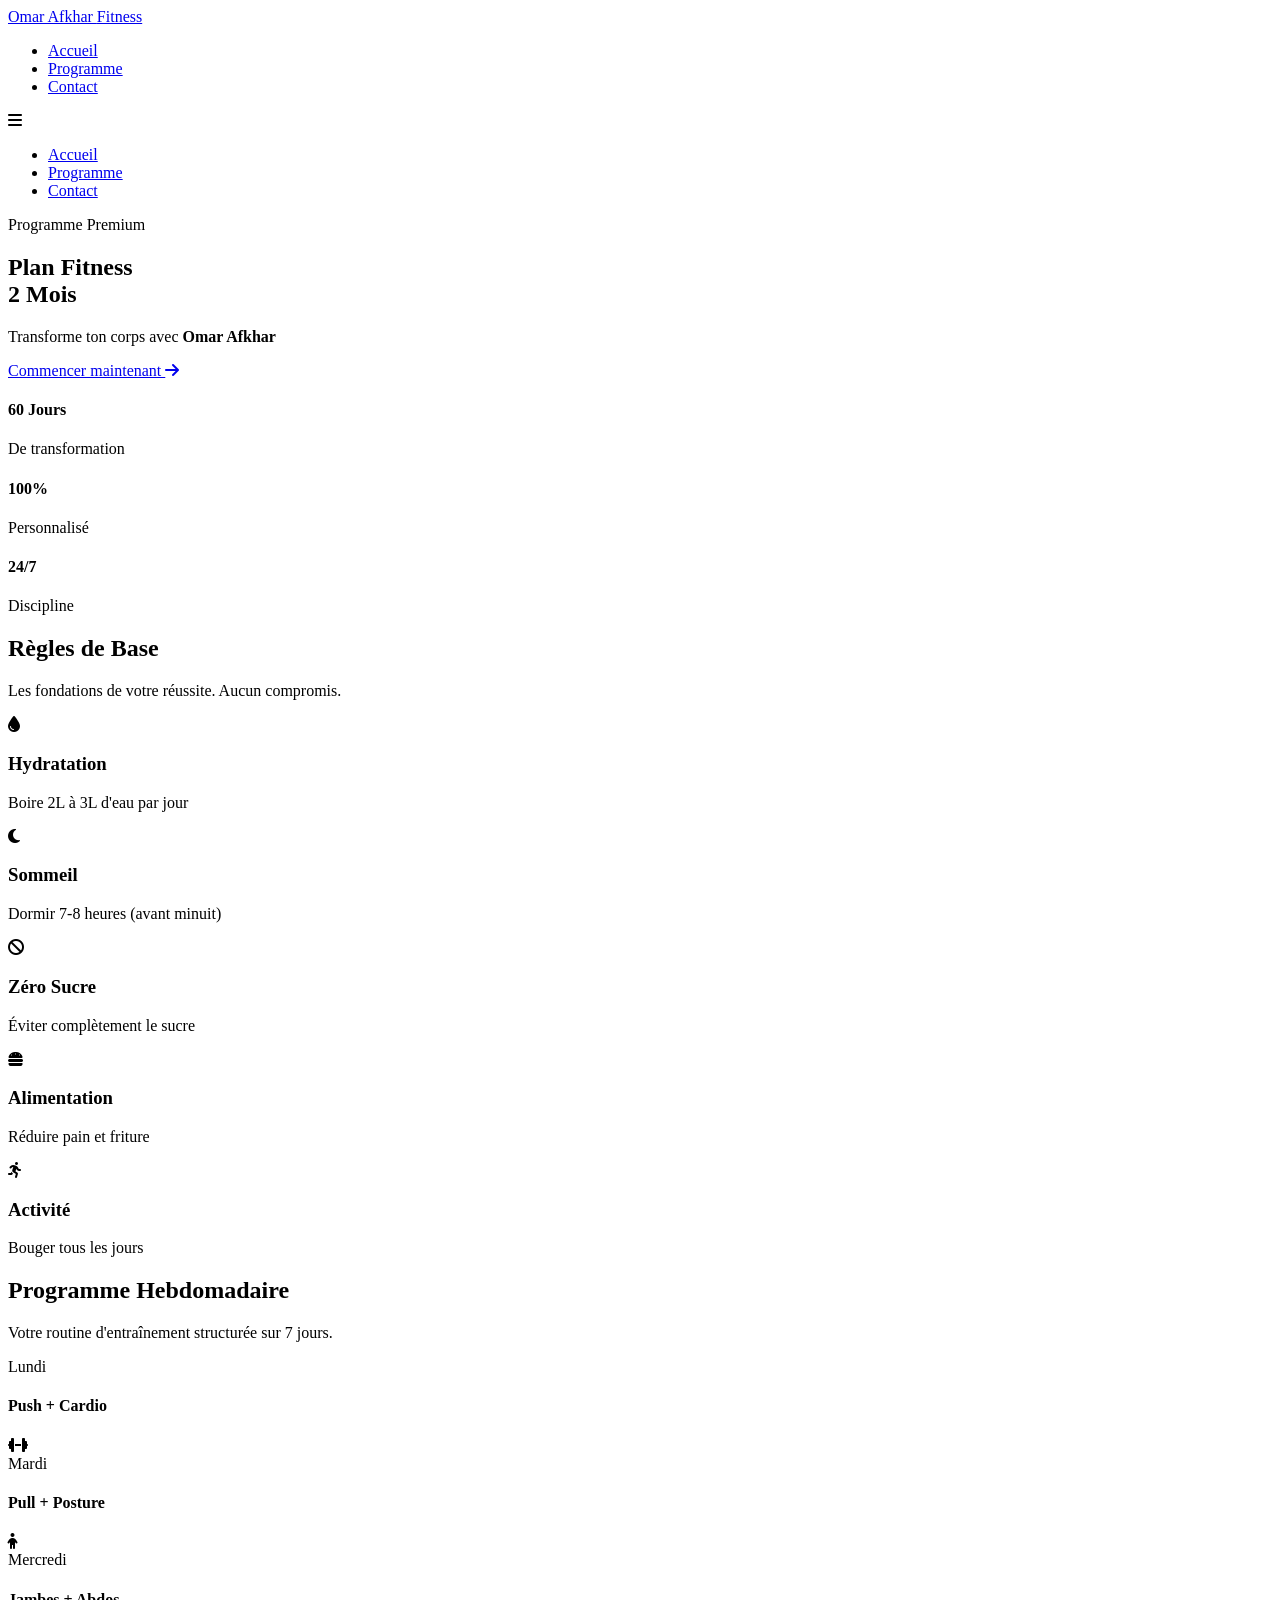
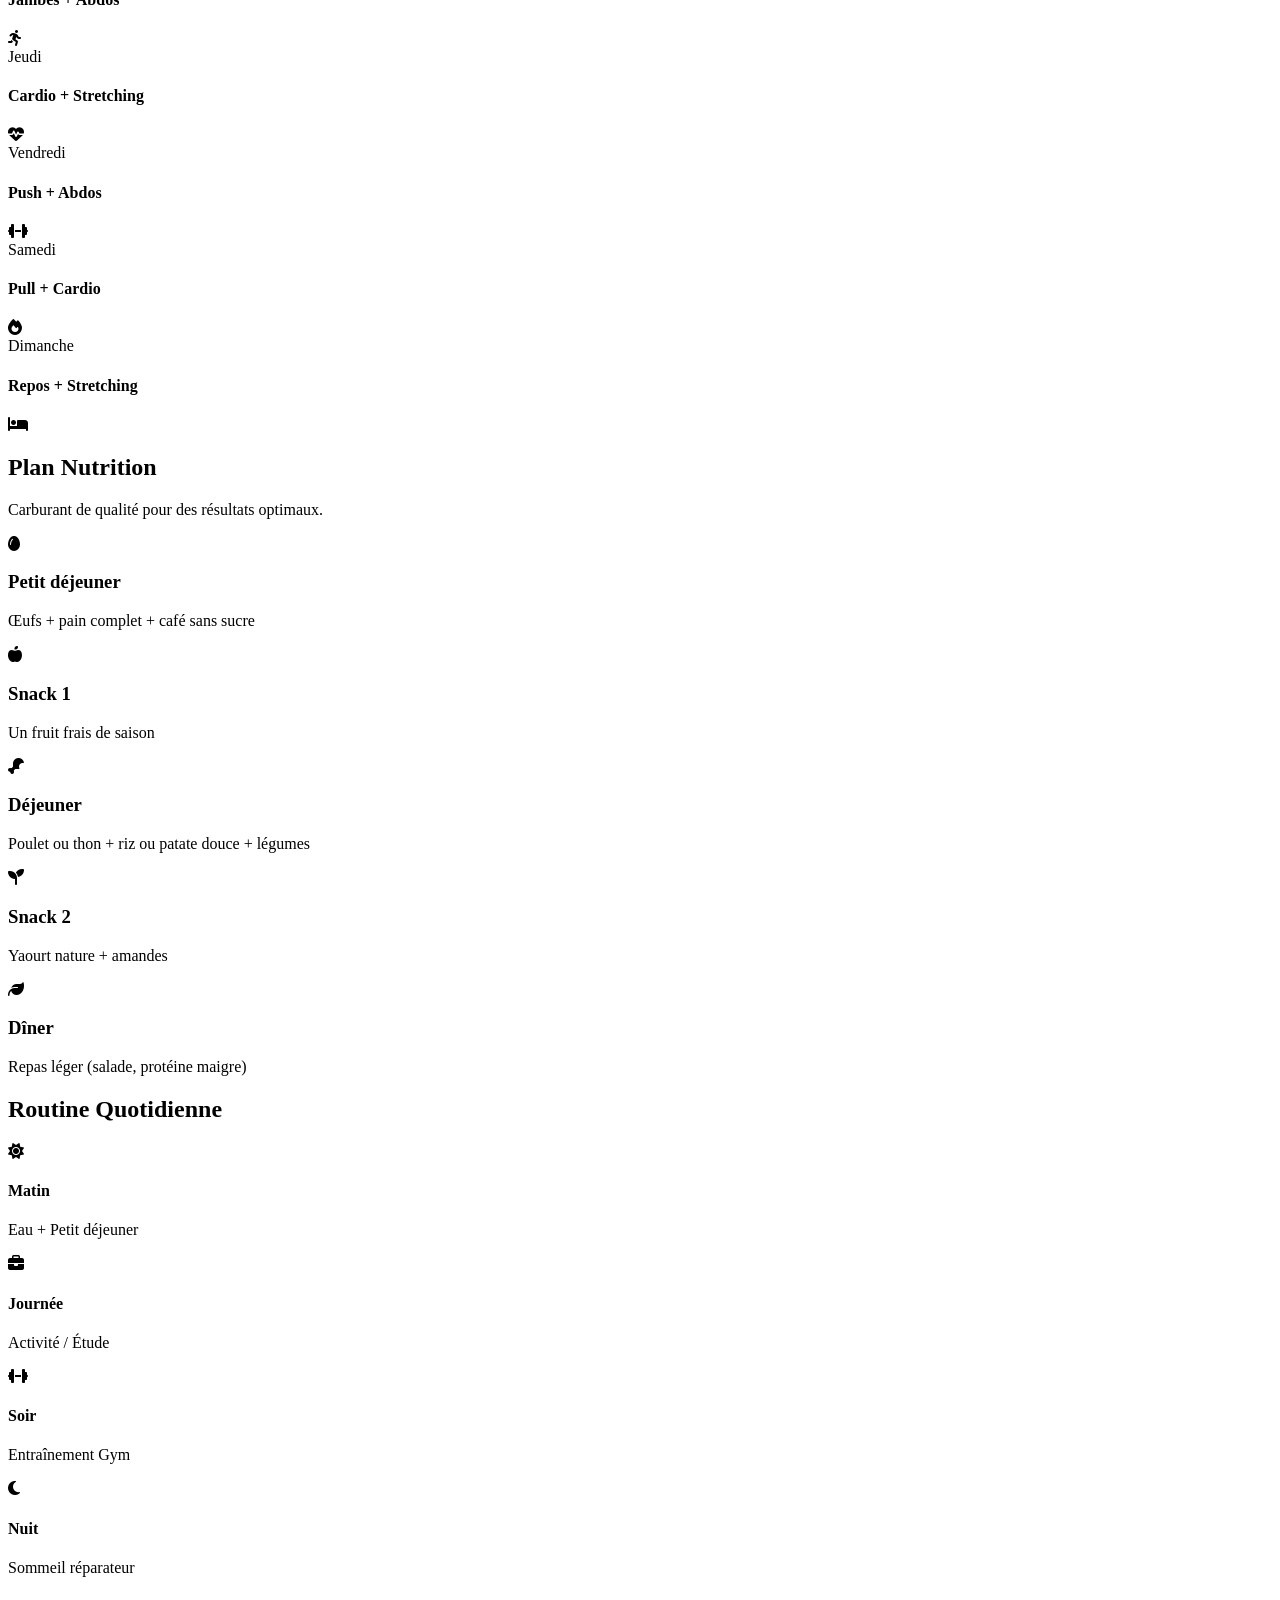
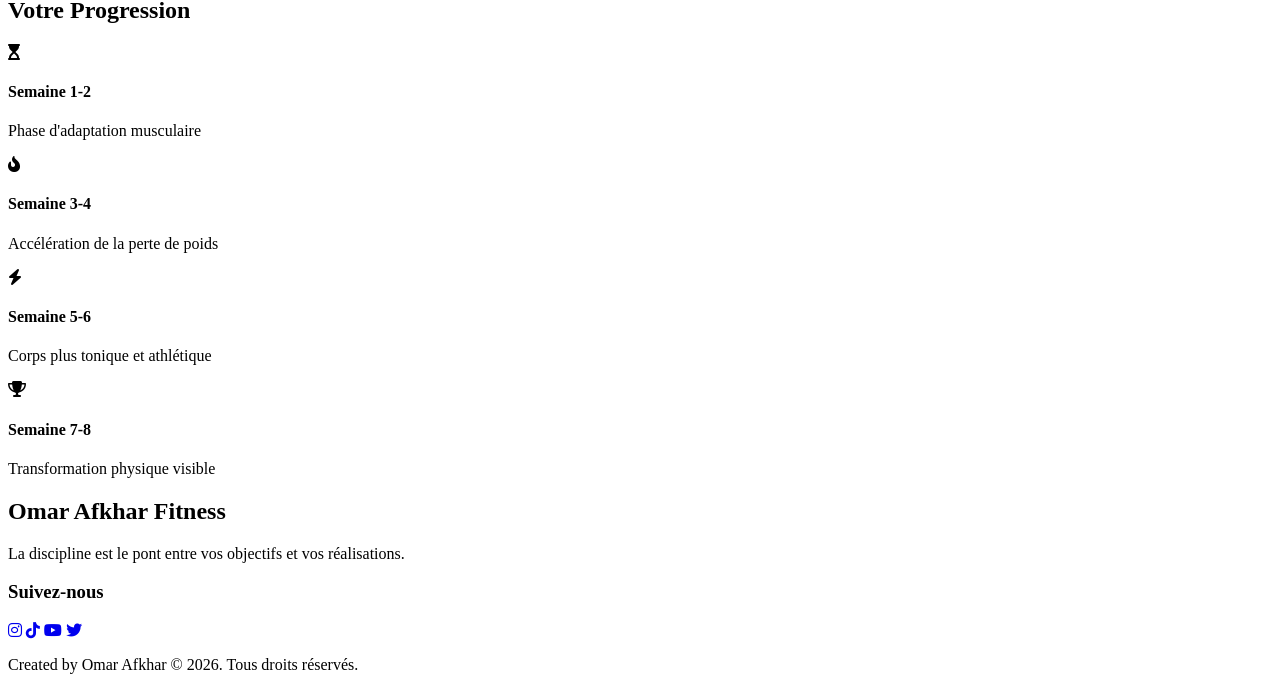
==== index.html @ 0ba1f6b9 "Add files via upload" ====
<!DOCTYPE html>
<html lang="fr">
<head>
    <meta charset="UTF-8">
    <meta name="viewport" content="width=device-width, initial-scale=1.0">
    <title>Omar Afkhar Fitness | Programme 2 Mois</title>
    <!-- Google Fonts -->
    <link rel="preconnect" href="https://fonts.googleapis.com">
    <link rel="preconnect" href="https://fonts.gstatic.com" crossorigin>
    <link href="https://fonts.googleapis.com/css2?family=Inter:wght@300;400;500;600;700;800&display=swap" rel="stylesheet">
    <!-- Font Awesome -->
    <link rel="stylesheet" href="https://cdnjs.cloudflare.com/ajax/libs/font-awesome/6.4.0/css/all.min.css">
    <!-- Custom CSS -->
    <link rel="stylesheet" href="css/style.css">
</head>
<body>

    <!-- Header -->
    <header class="header">
        <div class="container header-content">
            <a href="#" class="logo">Omar Afkhar <span>Fitness</span></a>
            <nav class="navbar">
                <ul class="nav-links">
                    <li><a href="#accueil" class="active">Accueil</a></li>
                    <li><a href="#programme">Programme</a></li>
                    <li><a href="#contact">Contact</a></li>
                </ul>
                <div class="hamburger">
                    <i class="fas fa-bars"></i>
                </div>
            </nav>
        </div>
    </header>

    <!-- Mobile Menu -->
    <div class="mobile-menu">
        <ul class="mobile-nav-links">
            <li><a href="#accueil" class="mobile-link">Accueil</a></li>
            <li><a href="#programme" class="mobile-link">Programme</a></li>
            <li><a href="#contact" class="mobile-link">Contact</a></li>
        </ul>
    </div>

    <!-- Hero Section -->
    <section id="accueil" class="hero">
        <div class="hero-overlay"></div>
        <div class="container hero-content scroll-reveal">
            <div class="badge">Programme Premium</div>
            <h1 class="title">Plan Fitness<br><span>2 Mois</span></h1>
            <p class="subtitle">Transforme ton corps avec <strong>Omar Afkhar</strong></p>
            <div class="hero-buttons">
                <a href="#programme" class="btn btn-primary">Commencer maintenant <i class="fas fa-arrow-right"></i></a>
            </div>
            <div class="hero-stats">
                <div class="stat">
                    <h4>60 Jours</h4>
                    <p>De transformation</p>
                </div>
                <div class="stat-divider"></div>
                <div class="stat">
                    <h4>100%</h4>
                    <p>Personnalisé</p>
                </div>
                <div class="stat-divider"></div>
                <div class="stat">
                    <h4>24/7</h4>
                    <p>Discipline</p>
                </div>
            </div>
        </div>
    </section>

    <!-- Règles de base -->
    <section class="section rules-section bg-dark">
        <div class="container">
            <div class="section-header scroll-reveal">
                <h2>Règles de <span>Base</span></h2>
                <div class="divider"></div>
                <p class="section-desc">Les fondations de votre réussite. Aucun compromis.</p>
            </div>
            <div class="cards-grid">
                <div class="card scroll-reveal">
                    <div class="card-icon"><i class="fas fa-tint"></i></div>
                    <h3>Hydratation</h3>
                    <p>Boire 2L à 3L d'eau par jour</p>
                </div>
                <div class="card scroll-reveal delay-1">
                    <div class="card-icon"><i class="fas fa-moon"></i></div>
                    <h3>Sommeil</h3>
                    <p>Dormir 7-8 heures (avant minuit)</p>
                </div>
                <div class="card scroll-reveal delay-2">
                    <div class="card-icon"><i class="fas fa-ban"></i></div>
                    <h3>Zéro Sucre</h3>
                    <p>Éviter complètement le sucre</p>
                </div>
                <div class="card scroll-reveal delay-3">
                    <div class="card-icon"><i class="fas fa-hamburger"></i></div>
                    <h3>Alimentation</h3>
                    <p>Réduire pain et friture</p>
                </div>
                <div class="card scroll-reveal delay-4">
                    <div class="card-icon"><i class="fas fa-running"></i></div>
                    <h3>Activité</h3>
                    <p>Bouger tous les jours</p>
                </div>
            </div>
        </div>
    </section>

    <!-- Programme Hebdomadaire -->
    <section id="programme" class="section program-section bg-black">
        <div class="container">
            <div class="section-header scroll-reveal">
                <h2>Programme <span>Hebdomadaire</span></h2>
                <div class="divider"></div>
                <p class="section-desc">Votre routine d'entraînement structurée sur 7 jours.</p>
            </div>
            <div class="program-grid">
                <div class="program-item scroll-reveal">
                    <div class="day">Lundi</div>
                    <div class="workout">
                        <h4>Push + Cardio</h4>
                        <i class="fas fa-dumbbell"></i>
                    </div>
                </div>
                <div class="program-item scroll-reveal delay-1">
                    <div class="day">Mardi</div>
                    <div class="workout">
                        <h4>Pull + Posture</h4>
                        <i class="fas fa-child"></i>
                    </div>
                </div>
                <div class="program-item scroll-reveal delay-2">
                    <div class="day">Mercredi</div>
                    <div class="workout">
                        <h4>Jambes + Abdos</h4>
                        <i class="fas fa-running"></i>
                    </div>
                </div>
                <div class="program-item scroll-reveal delay-3">
                    <div class="day">Jeudi</div>
                    <div class="workout">
                        <h4>Cardio + Stretching</h4>
                        <i class="fas fa-heartbeat"></i>
                    </div>
                </div>
                <div class="program-item scroll-reveal delay-1">
                    <div class="day">Vendredi</div>
                    <div class="workout">
                        <h4>Push + Abdos</h4>
                        <i class="fas fa-dumbbell"></i>
                    </div>
                </div>
                <div class="program-item scroll-reveal delay-2">
                    <div class="day">Samedi</div>
                    <div class="workout">
                        <h4>Pull + Cardio</h4>
                        <i class="fas fa-fire"></i>
                    </div>
                </div>
                <div class="program-item scroll-reveal delay-3 rest-day">
                    <div class="day">Dimanche</div>
                    <div class="workout">
                        <h4>Repos + Stretching</h4>
                        <i class="fas fa-bed"></i>
                    </div>
                </div>
            </div>
        </div>
    </section>

    <!-- Nutrition -->
    <section class="section nutrition-section bg-dark">
        <div class="container">
            <div class="section-header scroll-reveal">
                <h2>Plan <span>Nutrition</span></h2>
                <div class="divider"></div>
                <p class="section-desc">Carburant de qualité pour des résultats optimaux.</p>
            </div>
            <div class="nutrition-cards">
                <div class="nutri-card scroll-reveal">
                    <div class="nutri-icon"><i class="fas fa-egg"></i></div>
                    <div class="nutri-content">
                        <h3>Petit déjeuner</h3>
                        <p>Œufs + pain complet + café sans sucre</p>
                    </div>
                </div>
                <div class="nutri-card scroll-reveal delay-1">
                    <div class="nutri-icon"><i class="fas fa-apple-alt"></i></div>
                    <div class="nutri-content">
                        <h3>Snack 1</h3>
                        <p>Un fruit frais de saison</p>
                    </div>
                </div>
                <div class="nutri-card scroll-reveal delay-2">
                    <div class="nutri-icon"><i class="fas fa-drumstick-bite"></i></div>
                    <div class="nutri-content">
                        <h3>Déjeuner</h3>
                        <p>Poulet ou thon + riz ou patate douce + légumes</p>
                    </div>
                </div>
                <div class="nutri-card scroll-reveal delay-1">
                    <div class="nutri-icon"><i class="fas fa-seedling"></i></div>
                    <div class="nutri-content">
                        <h3>Snack 2</h3>
                        <p>Yaourt nature + amandes</p>
                    </div>
                </div>
                <div class="nutri-card scroll-reveal delay-2">
                    <div class="nutri-icon"><i class="fas fa-leaf"></i></div>
                    <div class="nutri-content">
                        <h3>Dîner</h3>
                        <p>Repas léger (salade, protéine maigre)</p>
                    </div>
                </div>
            </div>
        </div>
    </section>

    <!-- Routine Quotidienne & Progression -->
    <section class="section mixed-section bg-black">
        <div class="container dual-col">
            
            <!-- Routine -->
            <div class="routine-container">
                <div class="section-header scroll-reveal left-align">
                    <h2>Routine <span>Quotidienne</span></h2>
                    <div class="divider"></div>
                </div>
                <div class="timeline scroll-reveal">
                    <div class="timeline-item">
                        <div class="timeline-icon"><i class="fas fa-sun"></i></div>
                        <div class="timeline-content">
                            <h4>Matin</h4>
                            <p>Eau + Petit déjeuner</p>
                        </div>
                    </div>
                    <div class="timeline-item">
                        <div class="timeline-icon"><i class="fas fa-briefcase"></i></div>
                        <div class="timeline-content">
                            <h4>Journée</h4>
                            <p>Activité / Étude</p>
                        </div>
                    </div>
                    <div class="timeline-item">
                        <div class="timeline-icon"><i class="fas fa-dumbbell"></i></div>
                        <div class="timeline-content">
                            <h4>Soir</h4>
                            <p>Entraînement Gym</p>
                        </div>
                    </div>
                    <div class="timeline-item">
                        <div class="timeline-icon"><i class="fas fa-moon"></i></div>
                        <div class="timeline-content">
                            <h4>Nuit</h4>
                            <p>Sommeil réparateur</p>
                        </div>
                    </div>
                </div>
            </div>

            <!-- Progression -->
            <div class="progression-container">
                <div class="section-header scroll-reveal left-align delay-1">
                    <h2>Votre <span>Progression</span></h2>
                    <div class="divider"></div>
                </div>
                <div class="timeline scroll-reveal delay-1">
                    <div class="timeline-item accent">
                        <div class="timeline-icon"><i class="fas fa-hourglass-start"></i></div>
                        <div class="timeline-content">
                            <h4>Semaine 1-2</h4>
                            <p>Phase d'adaptation musculaire</p>
                        </div>
                    </div>
                    <div class="timeline-item accent">
                        <div class="timeline-icon"><i class="fas fa-fire-alt"></i></div>
                        <div class="timeline-content">
                            <h4>Semaine 3-4</h4>
                            <p>Accélération de la perte de poids</p>
                        </div>
                    </div>
                    <div class="timeline-item accent">
                        <div class="timeline-icon"><i class="fas fa-bolt"></i></div>
                        <div class="timeline-content">
                            <h4>Semaine 5-6</h4>
                            <p>Corps plus tonique et athlétique</p>
                        </div>
                    </div>
                    <div class="timeline-item accent">
                        <div class="timeline-icon"><i class="fas fa-trophy"></i></div>
                        <div class="timeline-content">
                            <h4>Semaine 7-8</h4>
                            <p>Transformation physique visible</p>
                        </div>
                    </div>
                </div>
            </div>

        </div>
    </section>

    <!-- Footer -->
    <footer id="contact" class="footer">
        <div class="container footer-content">
            <div class="footer-top scroll-reveal">
                <div class="footer-brand">
                    <h2>Omar Afkhar <span>Fitness</span></h2>
                    <p>La discipline est le pont entre vos objectifs et vos réalisations.</p>
                </div>
                <div class="footer-social">
                    <h3>Suivez-nous</h3>
                    <div class="social-links">
                        <a href="#" class="social-icon"><i class="fab fa-instagram"></i></a>
                        <a href="#" class="social-icon"><i class="fab fa-tiktok"></i></a>
                        <a href="#" class="social-icon"><i class="fab fa-youtube"></i></a>
                        <a href="#" class="social-icon"><i class="fab fa-twitter"></i></a>
                    </div>
                </div>
            </div>
            <div class="footer-divider"></div>
            <div class="footer-bottom scroll-reveal delay-1">
                <p class="copyright">Created by <span>Omar Afkhar</span> &copy; 2026. Tous droits réservés.</p>
            </div>
        </div>
    </footer>

    <!-- Scripts -->
    <script src="js/script.js"></script>
</body>
</html>
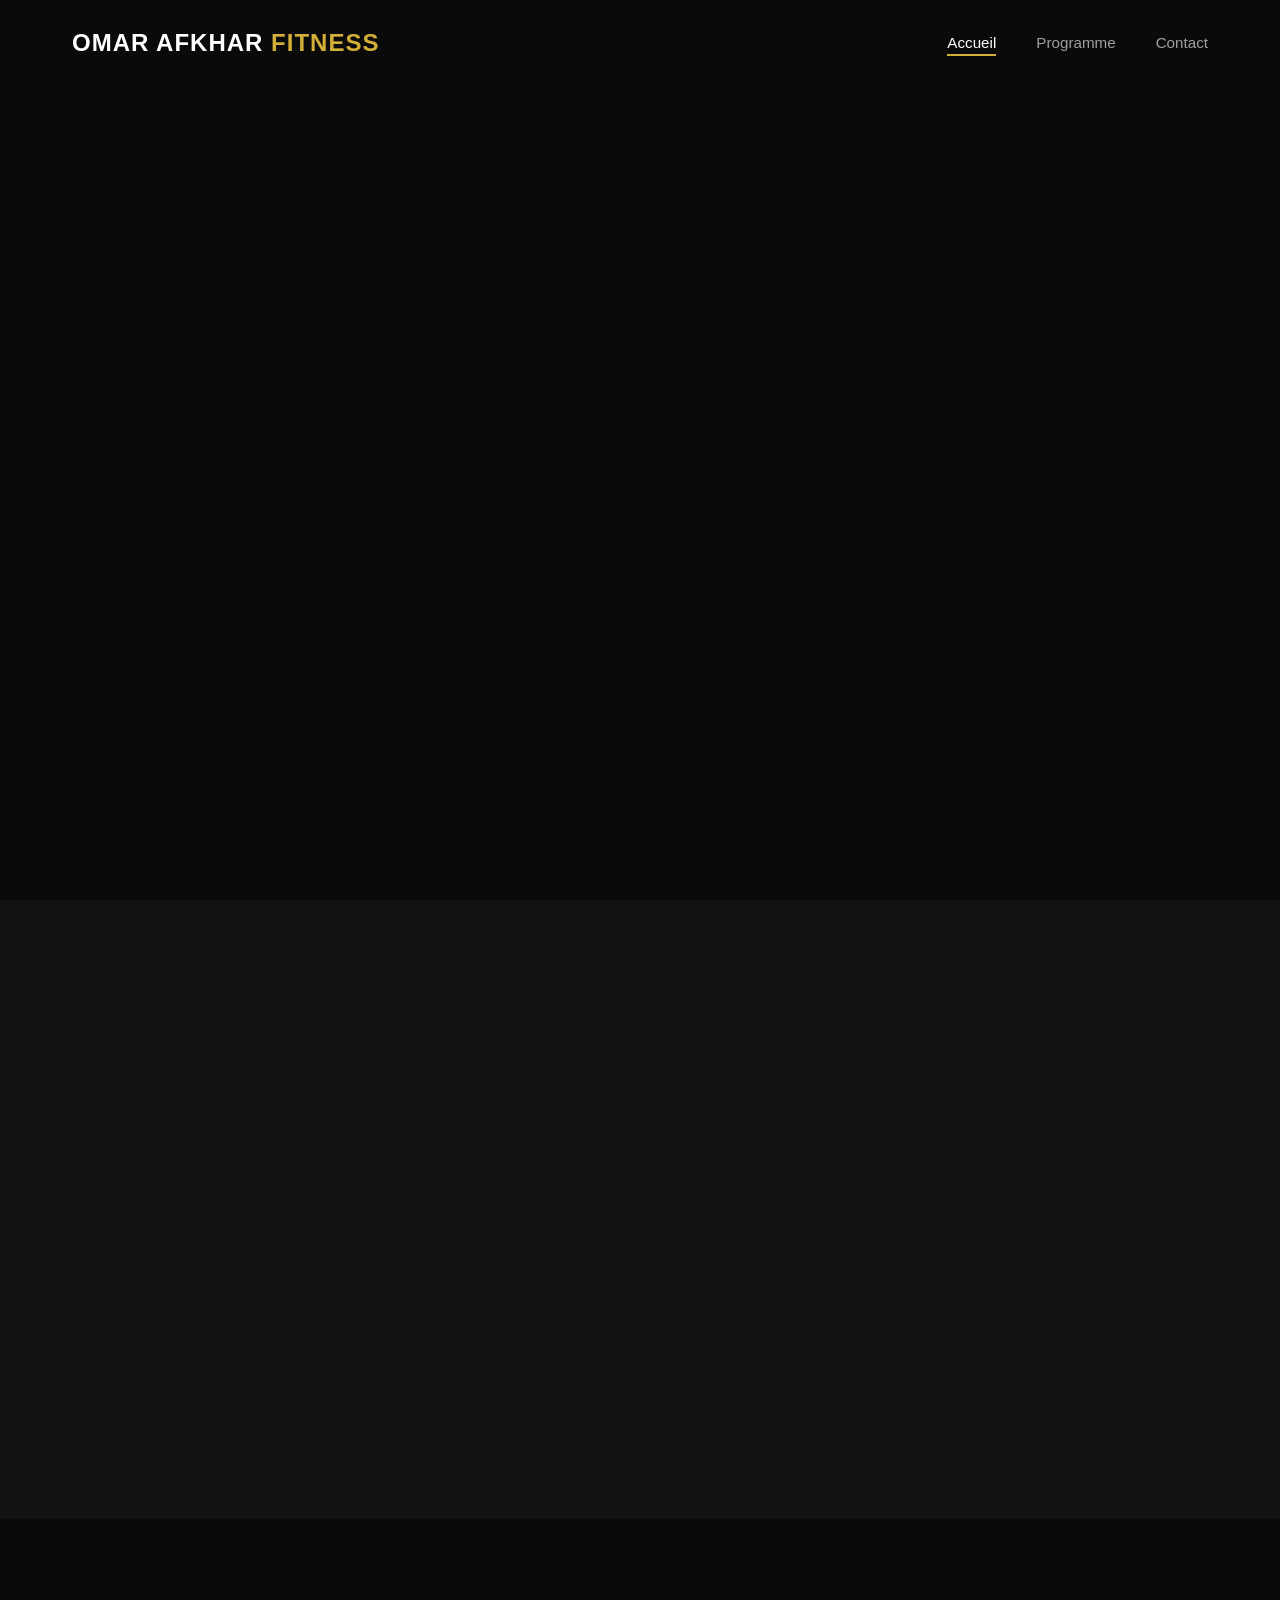
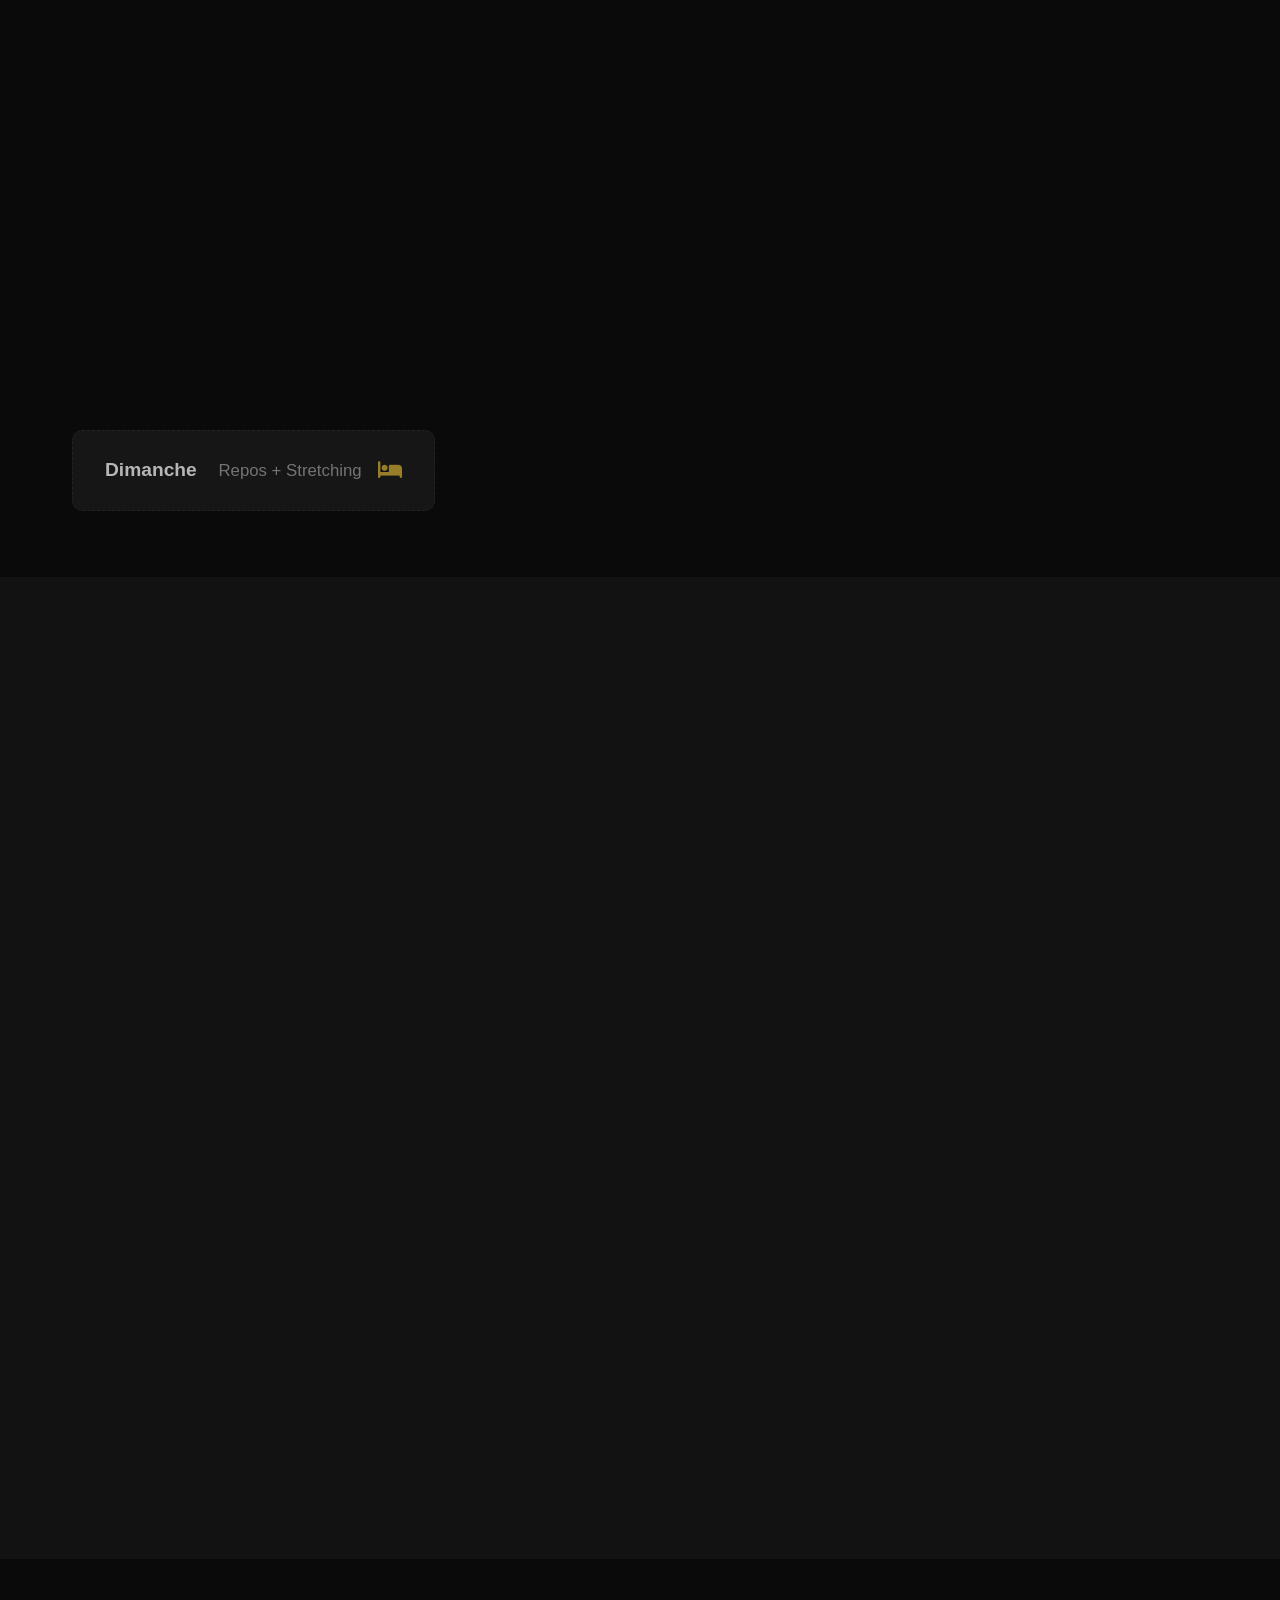
==== commit cd6151a5: "Update index.html" ====
--- a/index.html
+++ b/index.html
@@ -12,6 +12,789 @@
     <link rel="stylesheet" href="https://cdnjs.cloudflare.com/ajax/libs/font-awesome/6.4.0/css/all.min.css">
     <!-- Custom CSS -->
     <link rel="stylesheet" href="css/style.css">
+    <style>
+    /* =========================================
+   VARIABLES & GLOBALS
+   ========================================= */
+:root {
+    --bg-main: #0a0a0a;
+    --bg-dark: #121212;
+    --bg-card: #1c1c1c;
+    --accent: #d4af37; /* Premium Gold */
+    --accent-hover: #f3c93f;
+    --accent-glow: rgba(212, 175, 55, 0.4);
+    
+    --text-primary: #ffffff;
+    --text-secondary: #a0a0a0;
+    
+    --border: rgba(255, 255, 255, 0.08);
+    --border-accent: rgba(212, 175, 55, 0.2);
+    
+    --font-main: 'Inter', sans-serif;
+    
+    --transition-fast: 0.2s ease;
+    --transition-normal: 0.3s cubic-bezier(0.25, 0.8, 0.25, 1);
+    --transition-slow: 0.5s cubic-bezier(0.25, 0.8, 0.25, 1);
+}
+
+* {
+    margin: 0;
+    padding: 0;
+    box-sizing: border-box;
+}
+
+html {
+    scroll-behavior: smooth;
+}
+
+body {
+    font-family: var(--font-main);
+    background-color: var(--bg-main);
+    color: var(--text-primary);
+    line-height: 1.6;
+    overflow-x: hidden;
+}
+
+a {
+    text-decoration: none;
+    color: inherit;
+}
+
+ul {
+    list-style: none;
+}
+
+img {
+    max-width: 100%;
+    height: auto;
+}
+
+/* =========================================
+   TYPOGRAPHY
+   ========================================= */
+h1, h2, h3, h4, h5, h6 {
+    font-weight: 700;
+    line-height: 1.2;
+}
+
+span {
+    color: var(--accent);
+}
+
+.container {
+    width: 100%;
+    max-width: 1200px;
+    margin: 0 auto;
+    padding: 0 2rem;
+}
+
+.bg-dark { background-color: var(--bg-dark); }
+.bg-black { background-color: var(--bg-main); }
+
+.section {
+    padding: 6rem 0;
+}
+
+.section-header {
+    text-align: center;
+    margin-bottom: 4rem;
+}
+
+.section-header h2 {
+    font-size: 2.5rem;
+    text-transform: uppercase;
+    letter-spacing: 2px;
+}
+
+.section-header .divider {
+    height: 4px;
+    width: 60px;
+    background: var(--accent);
+    margin: 1rem auto;
+    border-radius: 2px;
+}
+
+.section-header .section-desc {
+    color: var(--text-secondary);
+    font-size: 1.1rem;
+    max-width: 600px;
+    margin: 0 auto;
+}
+
+.left-align {
+    text-align: left;
+}
+
+.left-align .divider {
+    margin-left: 0;
+}
+
+/* =========================================
+   BUTTONS
+   ========================================= */
+.btn {
+    display: inline-flex;
+    align-items: center;
+    justify-content: center;
+    gap: 0.5rem;
+    padding: 1rem 2rem;
+    font-size: 1rem;
+    font-weight: 600;
+    border-radius: 50px;
+    transition: var(--transition-normal);
+    cursor: pointer;
+    border: none;
+    text-transform: uppercase;
+    letter-spacing: 1px;
+}
+
+.btn-primary {
+    background-color: var(--accent);
+    color: var(--bg-main);
+    box-shadow: 0 4px 15px var(--accent-glow);
+}
+
+.btn-primary:hover {
+    background-color: var(--accent-hover);
+    transform: translateY(-3px);
+    box-shadow: 0 8px 25px var(--accent-glow);
+}
+
+/* =========================================
+   HEADER & NAV
+   ========================================= */
+.header {
+    position: fixed;
+    top: 0;
+    left: 0;
+    width: 100%;
+    z-index: 1000;
+    padding: 1.5rem 0;
+    transition: var(--transition-normal);
+    backdrop-filter: blur(10px);
+    -webkit-backdrop-filter: blur(10px);
+    background: rgba(10, 10, 10, 0.7);
+    border-bottom: 1px solid transparent;
+}
+
+.header.scrolled {
+    padding: 1rem 0;
+    background: rgba(18, 18, 18, 0.95);
+    border-bottom: 1px solid var(--border);
+    box-shadow: 0 4px 30px rgba(0, 0, 0, 0.5);
+}
+
+.header-content {
+    display: flex;
+    justify-content: space-between;
+    align-items: center;
+}
+
+.logo {
+    font-size: 1.5rem;
+    font-weight: 800;
+    text-transform: uppercase;
+    letter-spacing: 1px;
+}
+
+.nav-links {
+    display: flex;
+    gap: 2.5rem;
+}
+
+.nav-links a {
+    font-size: 0.95rem;
+    font-weight: 500;
+    color: var(--text-secondary);
+    transition: var(--transition-fast);
+    position: relative;
+}
+
+.nav-links a::after {
+    content: '';
+    position: absolute;
+    bottom: -5px;
+    left: 0;
+    width: 0%;
+    height: 2px;
+    background-color: var(--accent);
+    transition: var(--transition-normal);
+}
+
+.nav-links a:hover, .nav-links a.active {
+    color: var(--text-primary);
+}
+
+.nav-links a:hover::after, .nav-links a.active::after {
+    width: 100%;
+}
+
+.hamburger {
+    display: none;
+    font-size: 1.5rem;
+    cursor: pointer;
+    color: var(--text-primary);
+}
+
+/* Mobile Menu */
+.mobile-menu {
+    position: fixed;
+    top: 0;
+    left: 0;
+    width: 100%;
+    height: 100vh;
+    background: var(--bg-dark);
+    z-index: 999;
+    display: flex;
+    justify-content: center;
+    align-items: center;
+    transform: translateY(-100%);
+    transition: transform 0.4s ease-in-out;
+}
+
+.mobile-menu.active {
+    transform: translateY(0);
+}
+
+.mobile-nav-links {
+    text-align: center;
+}
+
+.mobile-nav-links li {
+    margin: 2rem 0;
+}
+
+.mobile-link {
+    font-size: 2rem;
+    font-weight: 600;
+    text-transform: uppercase;
+    transition: var(--transition-fast);
+}
+
+.mobile-link:hover {
+    color: var(--accent);
+}
+
+/* =========================================
+   HERO SECTION
+   ========================================= */
+.hero {
+    height: 100vh;
+    min-height: 600px;
+    display: flex;
+    align-items: center;
+    position: relative;
+    background: linear-gradient(to right, rgba(10,10,10,0.9) 0%, rgba(10,10,10,0.5) 100%), 
+                url('https://images.unsplash.com/photo-1517836357463-d25dfeac3438?ixlib=rb-4.0.3&auto=format&fit=crop&w=1920&q=80') center/cover no-repeat;
+    background-attachment: fixed;
+}
+
+.hero-content {
+    position: relative;
+    z-index: 2;
+    max-width: 800px;
+}
+
+.badge {
+    display: inline-block;
+    padding: 0.4rem 1rem;
+    background: rgba(212, 175, 55, 0.15);
+    color: var(--accent);
+    border: 1px solid var(--accent);
+    border-radius: 50px;
+    font-size: 0.85rem;
+    font-weight: 600;
+    text-transform: uppercase;
+    letter-spacing: 1.5px;
+    margin-bottom: 1.5rem;
+}
+
+.hero .title {
+    font-size: 4.5rem;
+    font-weight: 800;
+    margin-bottom: 1rem;
+    line-height: 1.1;
+}
+
+.hero .subtitle {
+    font-size: 1.5rem;
+    color: var(--text-secondary);
+    margin-bottom: 2.5rem;
+    font-weight: 300;
+}
+
+.hero-stats {
+    display: flex;
+    align-items: center;
+    gap: 2rem;
+    margin-top: 4rem;
+}
+
+.stat h4 {
+    font-size: 1.8rem;
+    color: var(--accent);
+}
+
+.stat p {
+    font-size: 0.9rem;
+    color: var(--text-secondary);
+    text-transform: uppercase;
+    letter-spacing: 1px;
+}
+
+.stat-divider {
+    width: 2px;
+    height: 40px;
+    background: var(--border);
+}
+
+/* =========================================
+   RULES CONTENT (CARDS)
+   ========================================= */
+.cards-grid {
+    display: grid;
+    grid-template-columns: repeat(auto-fit, minmax(200px, 1fr));
+    gap: 2rem;
+}
+
+.card {
+    background: var(--bg-card);
+    padding: 2.5rem 1.5rem;
+    border-radius: 12px;
+    text-align: center;
+    border: 1px solid var(--border);
+    transition: var(--transition-normal);
+    position: relative;
+    overflow: hidden;
+    z-index: 1;
+}
+
+.card::before {
+    content: '';
+    position: absolute;
+    top: 0;
+    left: 0;
+    width: 100%;
+    height: 100%;
+    background: linear-gradient(45deg, transparent, rgba(212, 175, 55, 0.05), transparent);
+    z-index: -1;
+    transition: var(--transition-normal);
+    transform: translateY(100%);
+}
+
+.card:hover {
+    transform: translateY(-10px);
+    border-color: var(--border-accent);
+    box-shadow: 0 15px 30px rgba(0, 0, 0, 0.4);
+}
+
+.card:hover::before {
+    transform: translateY(0);
+}
+
+.card-icon {
+    font-size: 2.5rem;
+    color: var(--accent);
+    margin-bottom: 1.5rem;
+    transition: var(--transition-normal);
+}
+
+.card:hover .card-icon {
+    transform: scale(1.1);
+}
+
+.card h3 {
+    font-size: 1.25rem;
+    margin-bottom: 0.5rem;
+}
+
+.card p {
+    color: var(--text-secondary);
+    font-size: 0.95rem;
+}
+
+/* =========================================
+   PROGRAM WEEKLY GRID
+   ========================================= */
+.program-grid {
+    display: grid;
+    grid-template-columns: repeat(auto-fill, minmax(280px, 1fr));
+    gap: 1.5rem;
+}
+
+.program-item {
+    background: var(--bg-card);
+    border-radius: 10px;
+    display: flex;
+    justify-content: space-between;
+    align-items: center;
+    padding: 1.5rem 2rem;
+    border: 1px solid var(--border);
+    transition: var(--transition-normal);
+}
+
+.program-item:hover {
+    background: rgba(30, 30, 30, 1);
+    border-left: 4px solid var(--accent);
+    transform: translateX(5px);
+}
+
+.program-item.rest-day {
+    opacity: 0.7;
+    border: 1px dashed var(--border);
+}
+
+.program-item.rest-day:hover {
+    opacity: 1;
+}
+
+.program-item .day {
+    font-weight: 700;
+    font-size: 1.2rem;
+    color: var(--text-primary);
+    width: 100px;
+}
+
+.program-item .workout {
+    display: flex;
+    align-items: center;
+    gap: 1rem;
+    color: var(--text-secondary);
+}
+
+.program-item .workout h4 {
+    font-weight: 500;
+    font-size: 1.05rem;
+}
+
+.program-item .workout i {
+    color: var(--accent);
+    font-size: 1.2rem;
+}
+
+/* =========================================
+   NUTRITION
+   ========================================= */
+.nutrition-cards {
+    display: flex;
+    flex-direction: column;
+    gap: 1rem;
+    max-width: 800px;
+    margin: 0 auto;
+}
+
+.nutri-card {
+    background: var(--bg-card);
+    border-radius: 10px;
+    padding: 1.5rem 2rem;
+    display: flex;
+    align-items: center;
+    gap: 2rem;
+    border: 1px solid var(--border);
+    transition: var(--transition-normal);
+}
+
+.nutri-card:hover {
+    transform: scale(1.02);
+    border-color: rgba(255, 255, 255, 0.15);
+    background: #222;
+}
+
+.nutri-icon {
+    width: 60px;
+    height: 60px;
+    border-radius: 50%;
+    background: rgba(212, 175, 55, 0.1);
+    display: flex;
+    align-items: center;
+    justify-content: center;
+    font-size: 1.5rem;
+    color: var(--accent);
+    flex-shrink: 0;
+}
+
+.nutri-content {
+    flex-grow: 1;
+    display: flex;
+    justify-content: space-between;
+    align-items: center;
+}
+
+.nutri-content h3 {
+    font-size: 1.2rem;
+    color: var(--text-primary);
+    width: 150px;
+}
+
+.nutri-content p {
+    color: var(--text-secondary);
+    font-size: 1rem;
+    flex: 1;
+}
+
+/* =========================================
+   ROUTINE & PROGRESSION (DUAL COL)
+   ========================================= */
+.dual-col {
+    display: grid;
+    grid-template-columns: 1fr 1fr;
+    gap: 4rem;
+}
+
+.timeline {
+    position: relative;
+    padding-left: 2rem;
+}
+
+.timeline::before {
+    content: '';
+    position: absolute;
+    top: 0;
+    left: 0;
+    width: 2px;
+    height: 100%;
+    background: var(--border);
+}
+
+.timeline-item {
+    position: relative;
+    margin-bottom: 2.5rem;
+}
+
+.timeline-item:last-child {
+    margin-bottom: 0;
+}
+
+.timeline-icon {
+    position: absolute;
+    left: -2rem;
+    top: 0;
+    width: 40px;
+    height: 40px;
+    border-radius: 50%;
+    background: var(--bg-dark);
+    border: 2px solid var(--border);
+    display: flex;
+    align-items: center;
+    justify-content: center;
+    color: var(--text-secondary);
+    transform: translateX(-50%);
+    z-index: 2;
+    transition: var(--transition-normal);
+}
+
+.timeline-item:hover .timeline-icon {
+    border-color: var(--accent);
+    color: var(--accent);
+    box-shadow: 0 0 15px var(--accent-glow);
+}
+
+.timeline-item.accent .timeline-icon {
+    border-color: var(--accent);
+    color: var(--accent);
+    background: rgba(212, 175, 55, 0.1);
+}
+
+.timeline-content {
+    background: var(--bg-card);
+    padding: 1.5rem;
+    border-radius: 10px;
+    border: 1px solid var(--border);
+    margin-left: 1.5rem;
+    transition: var(--transition-normal);
+}
+
+.timeline-item:hover .timeline-content {
+    transform: translateX(10px);
+    border-color: var(--border-accent);
+}
+
+.timeline-content h4 {
+    font-size: 1.1rem;
+    margin-bottom: 0.5rem;
+    color: var(--text-primary);
+}
+
+.timeline-content p {
+    color: var(--text-secondary);
+    font-size: 0.95rem;
+}
+
+/* =========================================
+   FOOTER
+   ========================================= */
+.footer {
+    background: #050505;
+    padding: 4rem 0 2rem;
+    border-top: 1px solid var(--border);
+}
+
+.footer-top {
+    display: flex;
+    justify-content: space-between;
+    align-items: flex-start;
+    margin-bottom: 3rem;
+}
+
+.footer-brand h2 {
+    font-size: 1.8rem;
+    text-transform: uppercase;
+    letter-spacing: 1px;
+    margin-bottom: 1rem;
+}
+
+.footer-brand p {
+    color: var(--text-secondary);
+    max-width: 300px;
+    font-size: 0.95rem;
+}
+
+.footer-social h3 {
+    font-size: 1.1rem;
+    margin-bottom: 1rem;
+    color: var(--text-primary);
+}
+
+.social-links {
+    display: flex;
+    gap: 1rem;
+}
+
+.social-icon {
+    width: 40px;
+    height: 40px;
+    border-radius: 50%;
+    background: var(--bg-card);
+    display: flex;
+    align-items: center;
+    justify-content: center;
+    color: var(--text-primary);
+    font-size: 1.1rem;
+    transition: var(--transition-normal);
+    border: 1px solid var(--border);
+}
+
+.social-icon:hover {
+    background: var(--accent);
+    color: var(--bg-main);
+    transform: translateY(-3px);
+    box-shadow: 0 5px 15px var(--accent-glow);
+}
+
+.footer-divider {
+    height: 1px;
+    width: 100%;
+    background: var(--border);
+    margin-bottom: 2rem;
+}
+
+.footer-bottom {
+    text-align: center;
+}
+
+.copyright {
+    color: var(--text-muted);
+    font-size: 0.9rem;
+}
+
+/* =========================================
+   ANIMATIONS & UTILS
+   ========================================= */
+.scroll-reveal {
+    opacity: 0;
+    transform: translateY(30px);
+    transition: opacity 0.8s ease, transform 0.8s ease;
+}
+
+.scroll-reveal.active {
+    opacity: 1;
+    transform: translateY(0);
+}
+
+.delay-1 { transition-delay: 0.1s; }
+.delay-2 { transition-delay: 0.2s; }
+.delay-3 { transition-delay: 0.3s; }
+.delay-4 { transition-delay: 0.4s; }
+
+/* =========================================
+   RESPONSIVE DESIGN (MOBILE FIRST APPROACH)
+   ========================================= */
+@media (max-width: 992px) {
+    .hero .title {
+        font-size: 3.5rem;
+    }
+    
+    .dual-col {
+        grid-template-columns: 1fr;
+        gap: 4rem;
+    }
+
+    .nutri-content {
+        flex-direction: column;
+        align-items: flex-start;
+        gap: 0.5rem;
+    }
+
+    .nutri-content h3 {
+        width: 100%;
+    }
+}
+
+@media (max-width: 768px) {
+    .nav-links {
+        display: none;
+    }
+
+    .hamburger {
+        display: block;
+    }
+
+    .hero .title {
+        font-size: 2.8rem;
+    }
+
+    .hero-stats {
+        flex-direction: column;
+        align-items: flex-start;
+        gap: 1.5rem;
+    }
+
+    .stat-divider {
+        width: 40px;
+        height: 2px;
+    }
+
+    .program-grid {
+        grid-template-columns: 1fr;
+    }
+
+    .footer-top {
+        flex-direction: column;
+        gap: 2rem;
+    }
+}
+
+@media (max-width: 480px) {
+    .hero .title {
+        font-size: 2.2rem;
+    }
+
+    .section {
+        padding: 4rem 0;
+    }
+
+    .nutri-card {
+        padding: 1.2rem;
+        gap: 1rem;
+    }
+
+    .nutri-icon {
+        width: 50px;
+        height: 50px;
+        font-size: 1.2rem;
+    }
+}
+</style>
 </head>
 <body>
 
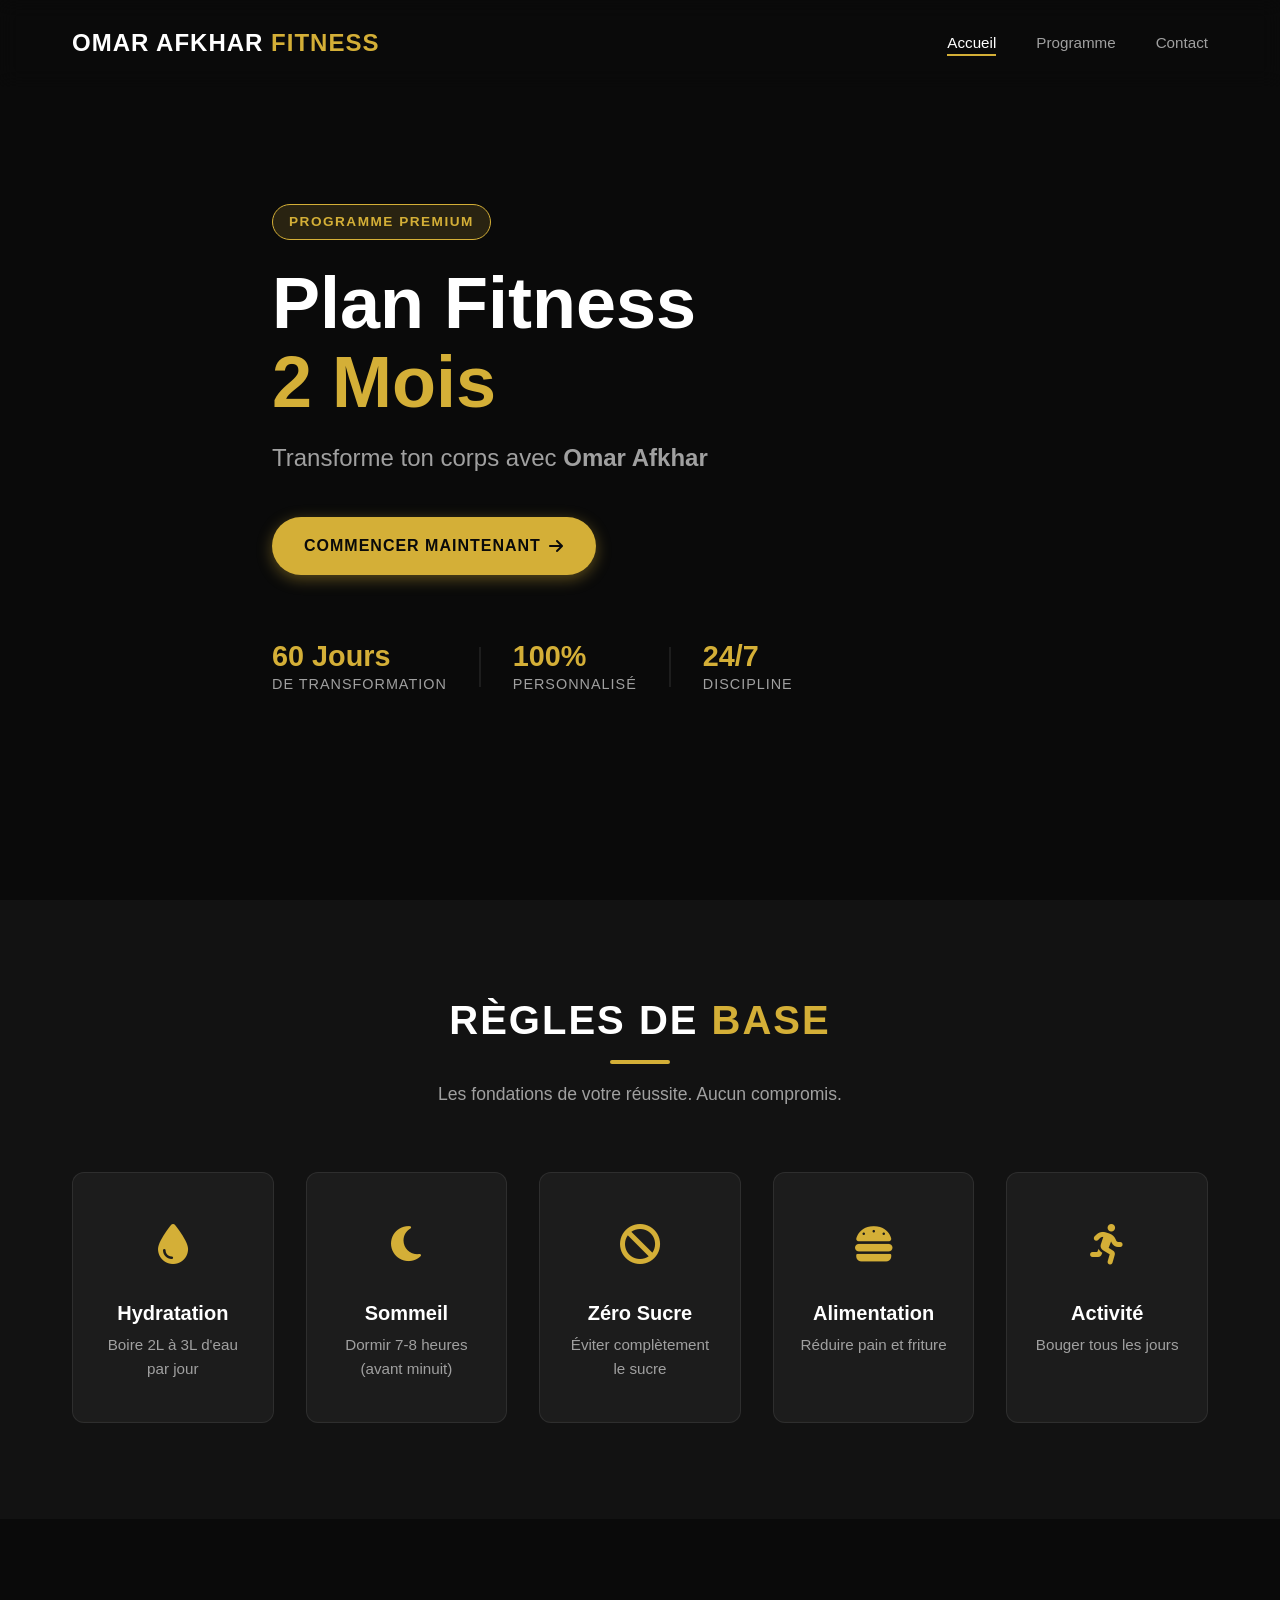
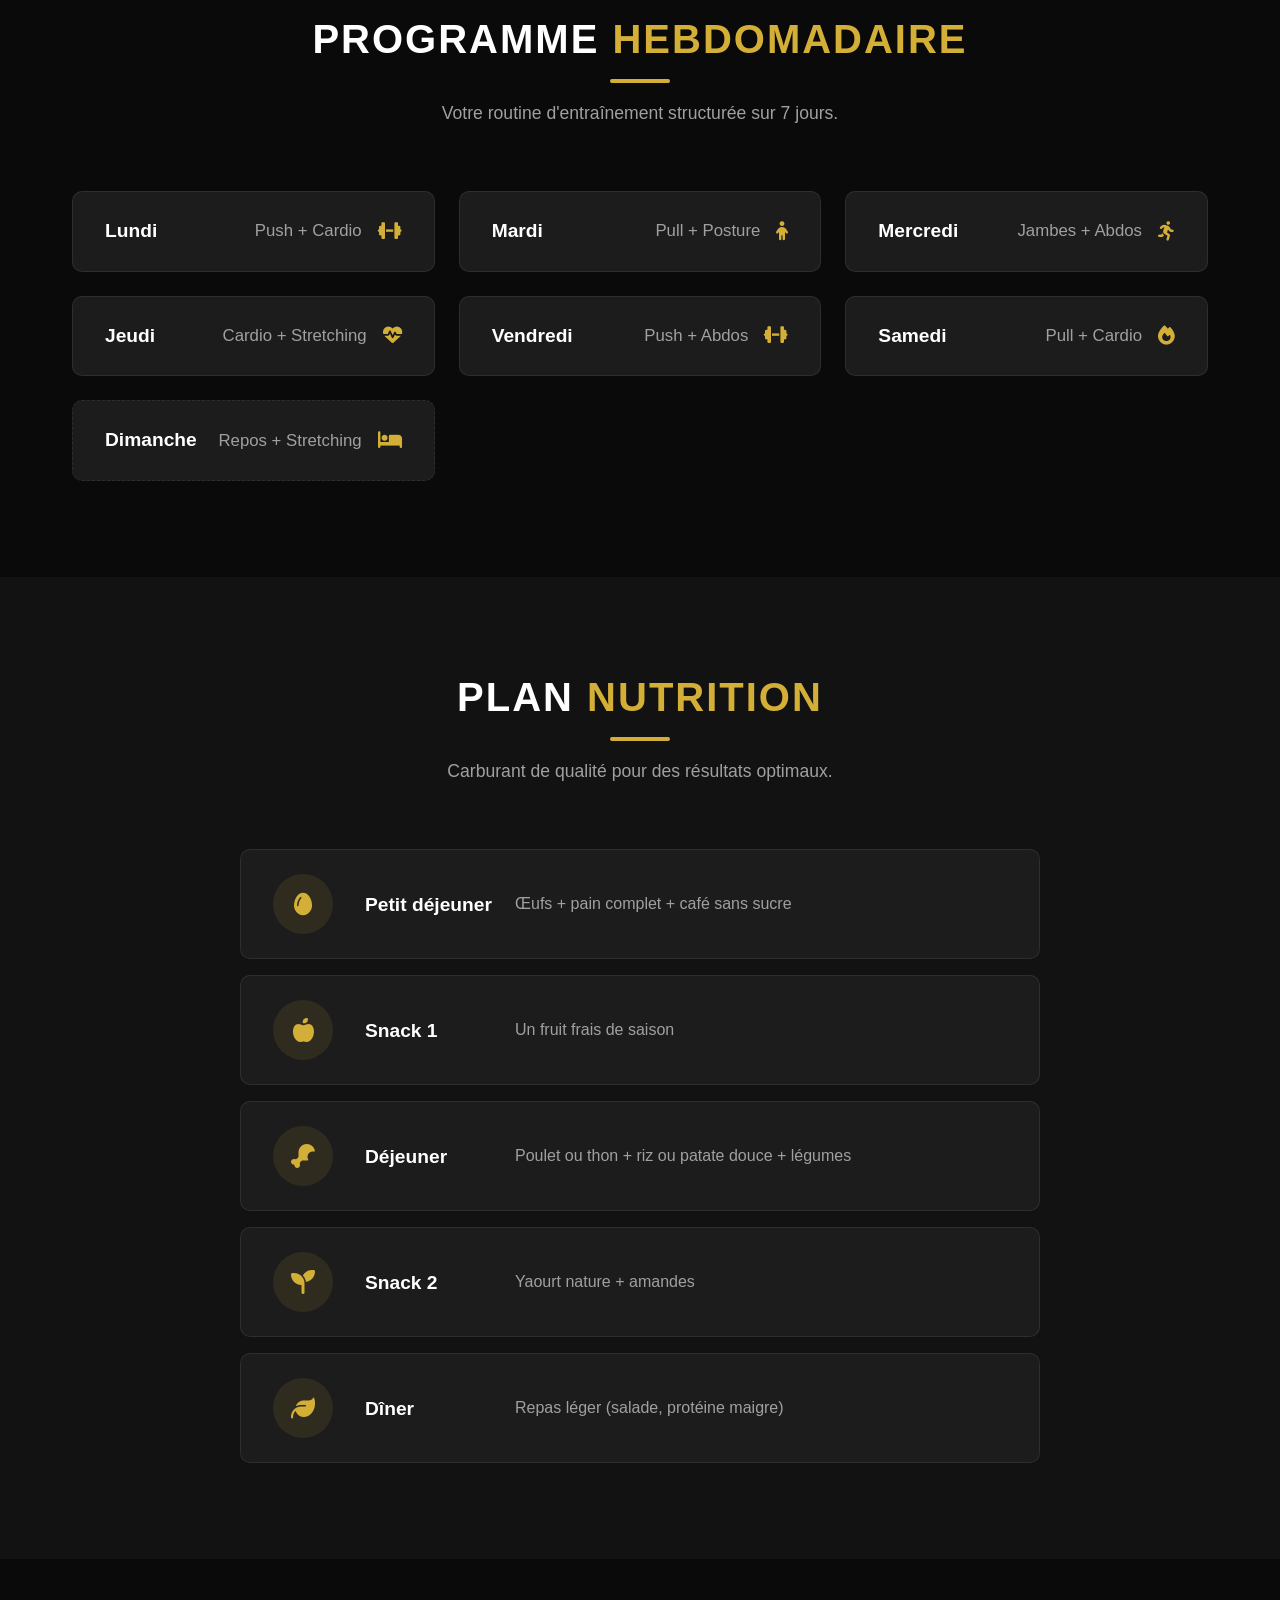
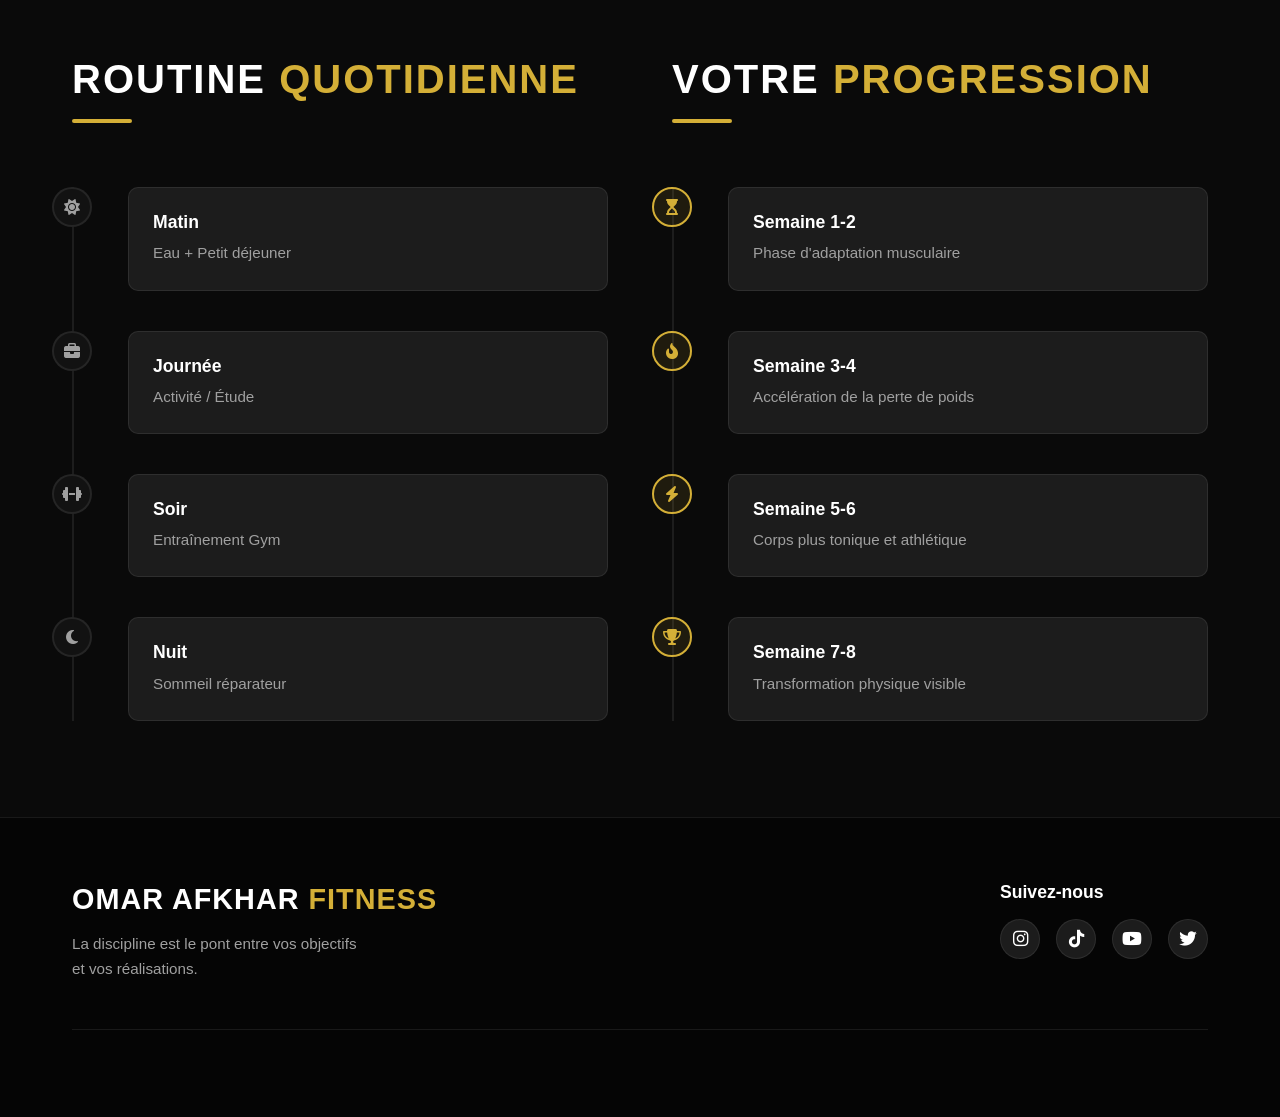
==== commit 740df927: "Update index.html" ====
--- a/index.html
+++ b/index.html
@@ -1110,6 +1110,133 @@
     </footer>
 
     <!-- Scripts -->
-    <script src="js/script.js"></script>
+    <script>
+        document.addEventListener('DOMContentLoaded', () => {
+    
+    // ----------------------------------------------------
+    // STICKY HEADER
+    // ----------------------------------------------------
+    const header = document.querySelector('.header');
+    
+    window.addEventListener('scroll', () => {
+        if (window.scrollY > 50) {
+            header.classList.add('scrolled');
+        } else {
+            header.classList.remove('scrolled');
+        }
+    });
+
+    // ----------------------------------------------------
+    // MOBILE MENU TOGGLE
+    // ----------------------------------------------------
+    const hamburger = document.querySelector('.hamburger');
+    const mobileMenu = document.querySelector('.mobile-menu');
+    const mobileLinks = document.querySelectorAll('.mobile-link');
+    const hamburgerIcon = hamburger.querySelector('i');
+
+    function toggleMenu() {
+        mobileMenu.classList.toggle('active');
+        if (mobileMenu.classList.contains('active')) {
+            hamburgerIcon.classList.remove('fa-bars');
+            hamburgerIcon.classList.add('fa-times');
+            document.body.style.overflow = 'hidden'; // Prevent scrolling
+        } else {
+            hamburgerIcon.classList.remove('fa-times');
+            hamburgerIcon.classList.add('fa-bars');
+            document.body.style.overflow = 'auto'; // Enable scrolling
+        }
+    }
+
+    hamburger.addEventListener('click', toggleMenu);
+
+    mobileLinks.forEach(link => {
+        link.addEventListener('click', () => {
+            toggleMenu();
+        });
+    });
+
+    // ----------------------------------------------------
+    // ACTIVE NAVIGATION LINK ON SCROLL
+    // ----------------------------------------------------
+    const sections = document.querySelectorAll('section[id], footer[id]');
+    const navLinks = document.querySelectorAll('.nav-links a');
+
+    function setActiveLink() {
+        let current = '';
+
+        sections.forEach(section => {
+            const sectionTop = section.offsetTop;
+            const sectionHeight = section.clientHeight;
+            
+            if (scrollY >= (sectionTop - 200)) {
+                current = section.getAttribute('id');
+            }
+        });
+
+        navLinks.forEach(link => {
+            link.classList.remove('active');
+            if (link.getAttribute('href') === `#${current}`) {
+                link.classList.add('active');
+            }
+        });
+    }
+
+    window.addEventListener('scroll', setActiveLink);
+
+    // ----------------------------------------------------
+    // SCROLL REVEAL ANIMATIONS (Intersection Observer)
+    // ----------------------------------------------------
+    const revealElements = document.querySelectorAll('.scroll-reveal');
+
+    const revealOptions = {
+        threshold: 0.15,
+        rootMargin: "0px 0px -50px 0px"
+    };
+
+    const revealObserver = new IntersectionObserver(function(entries, observer) {
+        entries.forEach(entry => {
+            if (!entry.isIntersecting) {
+                return;
+            } else {
+                entry.target.classList.add('active');
+                observer.unobserve(entry.target);
+            }
+        });
+    }, revealOptions);
+
+    revealElements.forEach(element => {
+        revealObserver.observe(element);
+    });
+
+    // ----------------------------------------------------
+    // SMOOTH SCROLLING FOR ANCHOR LINKS
+    // ----------------------------------------------------
+    document.querySelectorAll('a[href^="#"]').forEach(anchor => {
+        anchor.addEventListener('click', function(e) {
+            const targetId = this.getAttribute('href');
+            
+            // Skip if it's just "#"
+            if (targetId === '#') return;
+
+            const targetElement = document.querySelector(targetId);
+
+            if (targetElement) {
+                e.preventDefault();
+                
+                // Keep offset in mind for sticky header
+                const headerOffset = 80;
+                const elementPosition = targetElement.getBoundingClientRect().top;
+                const offsetPosition = elementPosition + window.pageYOffset - headerOffset;
+  
+                window.scrollTo({
+                    top: offsetPosition,
+                    behavior: "smooth"
+                });
+            }
+        });
+    });
+
+});
+    </script>
 </body>
 </html>
